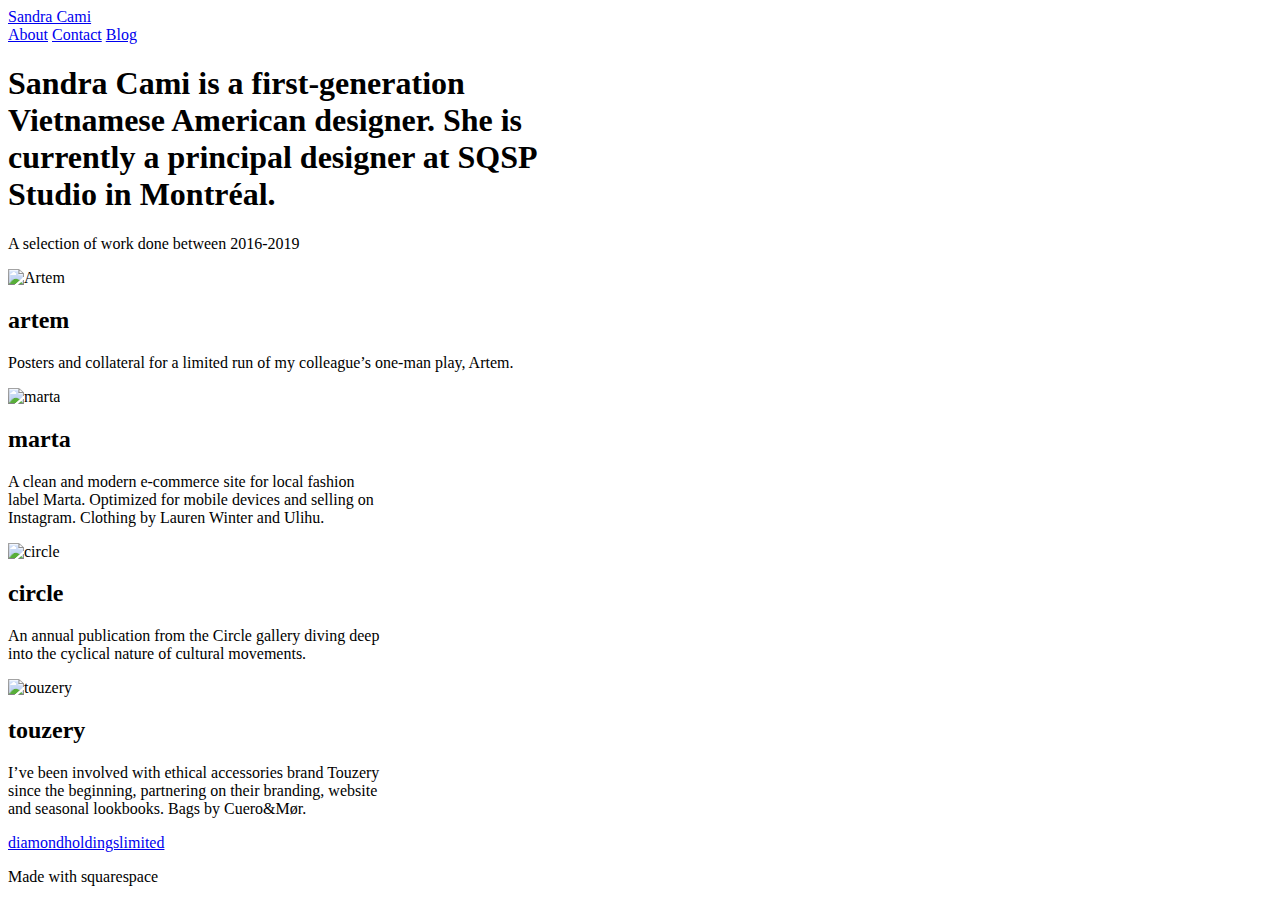
==== index.html @ 3f8eb73e "create landing page" ====
<!DOCTYPE html>
<html lang="en">
<head>
    <meta charset="UTF-8">
    <meta http-equiv="X-UA-Compatible" content="IE=edge">
    <meta name="viewport" content="width=device-width, initial-scale=1.0">
    <!--Poppins Google Font-->
    <link rel="preconnect" href="https://fonts.googleapis.com">
    <link rel="preconnect" href="https://fonts.gstatic.com" crossorigin>
    <link href="https://fonts.googleapis.com/css2?family=Poppins:wght@400;500&display=swap" rel="stylesheet">
    <!-----Font Awesome Icons Library-->
    <link rel="stylesheet" href="https://cdnjs.cloudflare.com/ajax/libs/font-awesome/6.2.1/css/all.min.css" 
     integrity="sha512-MV7K8+y+gLIBoVD59lQIYicR65iaqukzvf/nwasF0nqhPay5w/9lJmVM2hMDcnK1OnMGCdVK+iQrJ7lzPJQd1w==" 
     crossorigin="anonymous" referrerpolicy="no-referrer" />
     <!---- Custom CSS ------------>
     <link rel="stylesheet" href="style.css"/>
    <title>Sandra Cami</title>
</head>
<body>
    <!----------- Header ----------->
    <header>
        <nav>
            <!---- Logo ----->
            <a href="index.html">Sandra Cami</a>
            <!----- Menu --------->
            <div>
                <a href="about.html">About</a>
                <a href="about.html">Contact</a>
                <a href="about.html">Blog</a>
                <a href="https://instagram.com/officialjayboyyz" target="_blank"><i class="fa-brands fa-instagram"></i></a>
                <a href="https://twitter.com/officialjayboyy" target="_blank"><i class="fa-brands fa-twitter"></i></a>
            </div>
        </nav>
    </header>
    <!---------- Main Content------->
    <main>
        <!-------- Hero Section ------>
        <section>
            <!------- H1 Text ---------->
            <h1>Sandra Cami is a first-generation <br>
                Vietnamese American designer. She is <br>
                currently a principal designer at SQSP <br>
                 Studio in Montréal.</h1>
                 <!------ Paragraph Text ------->
                 <p>A selection of work done between 2016-2019</p>
        </section>
        <!------ Portfolio Section ------------>
        <section id="portfolio">
            <div class="portfolio_items">
                <div class="portfolio_img">
                    <img src="./assets/portfolio/artem.jpeg" alt="Artem">
                </div>
                <div class="portfolio_content">
                        <h2 class="portfolio_title">artem</h2>
                        <p class="portfolio_description">Posters and collateral for
                             a limited run of my colleague’s one-man play, Artem. </p>
                </div>
                </div>
            </div>

            <div class="portfolio_items">
                <div class="portfolio_img">
                    <img src="./assets/portfolio/marta.jpg" alt="marta">
                </div>
                <div class="portfolio_content">
                        <h2 class="portfolio_title">marta</h2>
                        <p class="portfolio_description">A clean and modern e-commerce site for 
                            local fashion <br>
                            label Marta. Optimized for mobile devices and selling on <br>
                            Instagram. Clothing by Lauren Winter and Ulihu. </p>
                </div>
                </div>
            </div>

            <div class="portfolio_items">
                <div class="portfolio_img">
                    <img src="./assets/portfolio/circle.jpg" alt="circle">
                </div>
                <div class="portfolio_content">
                        <h2 class="portfolio_title">circle</h2>
                        <p class="portfolio_description">An annual publication from the Circle gallery diving deep <br>
                            into the cyclical nature of cultural movements. </p>
                </div>
                </div>
            </div>

            <div class="portfolio_items">
                <div class="portfolio_img">
                    <img src="./assets/portfolio/touzery.jpg" alt="touzery">
                </div>
                <div class="portfolio_content">
                        <h2 class="portfolio_title">touzery</h2>
                        <p class="portfolio_description">I’ve been involved with ethical accessories brand Touzery <br>
                            since the beginning, partnering on their branding, website <br>
                            and seasonal lookbooks. Bags by Cuero&Mør. </p>
                </div>
                </div>
            </div>
        </section>
        <section>
            <div>
                
            </div>
        </section>
    </main>
    <!----------- Footer ----------->
    <footer id="footer">
        <a href="mailto:diamondholdingslimited@gmail.com">diamondholdingslimited</a>
        <p>Made with <a href="https://squarespace.com"></a>squarespace</p>
    </footer>
</body>
</html>
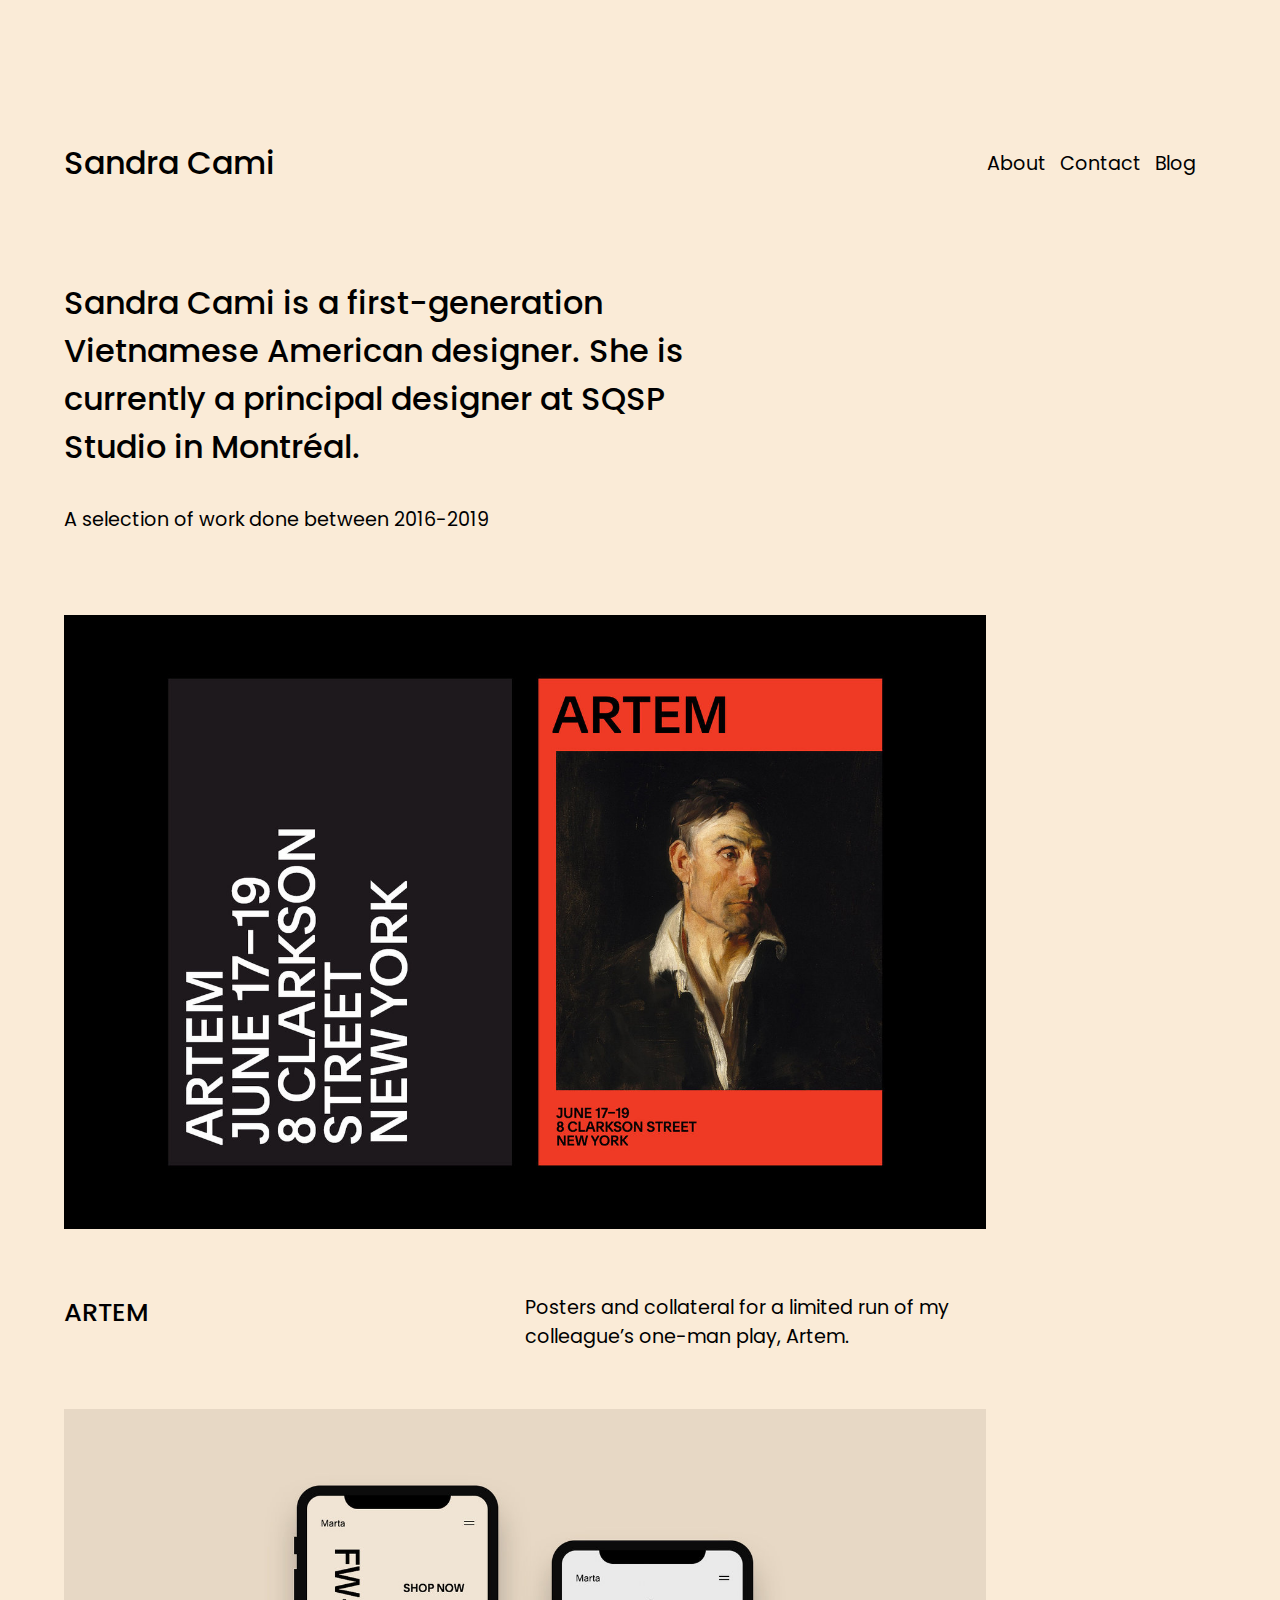
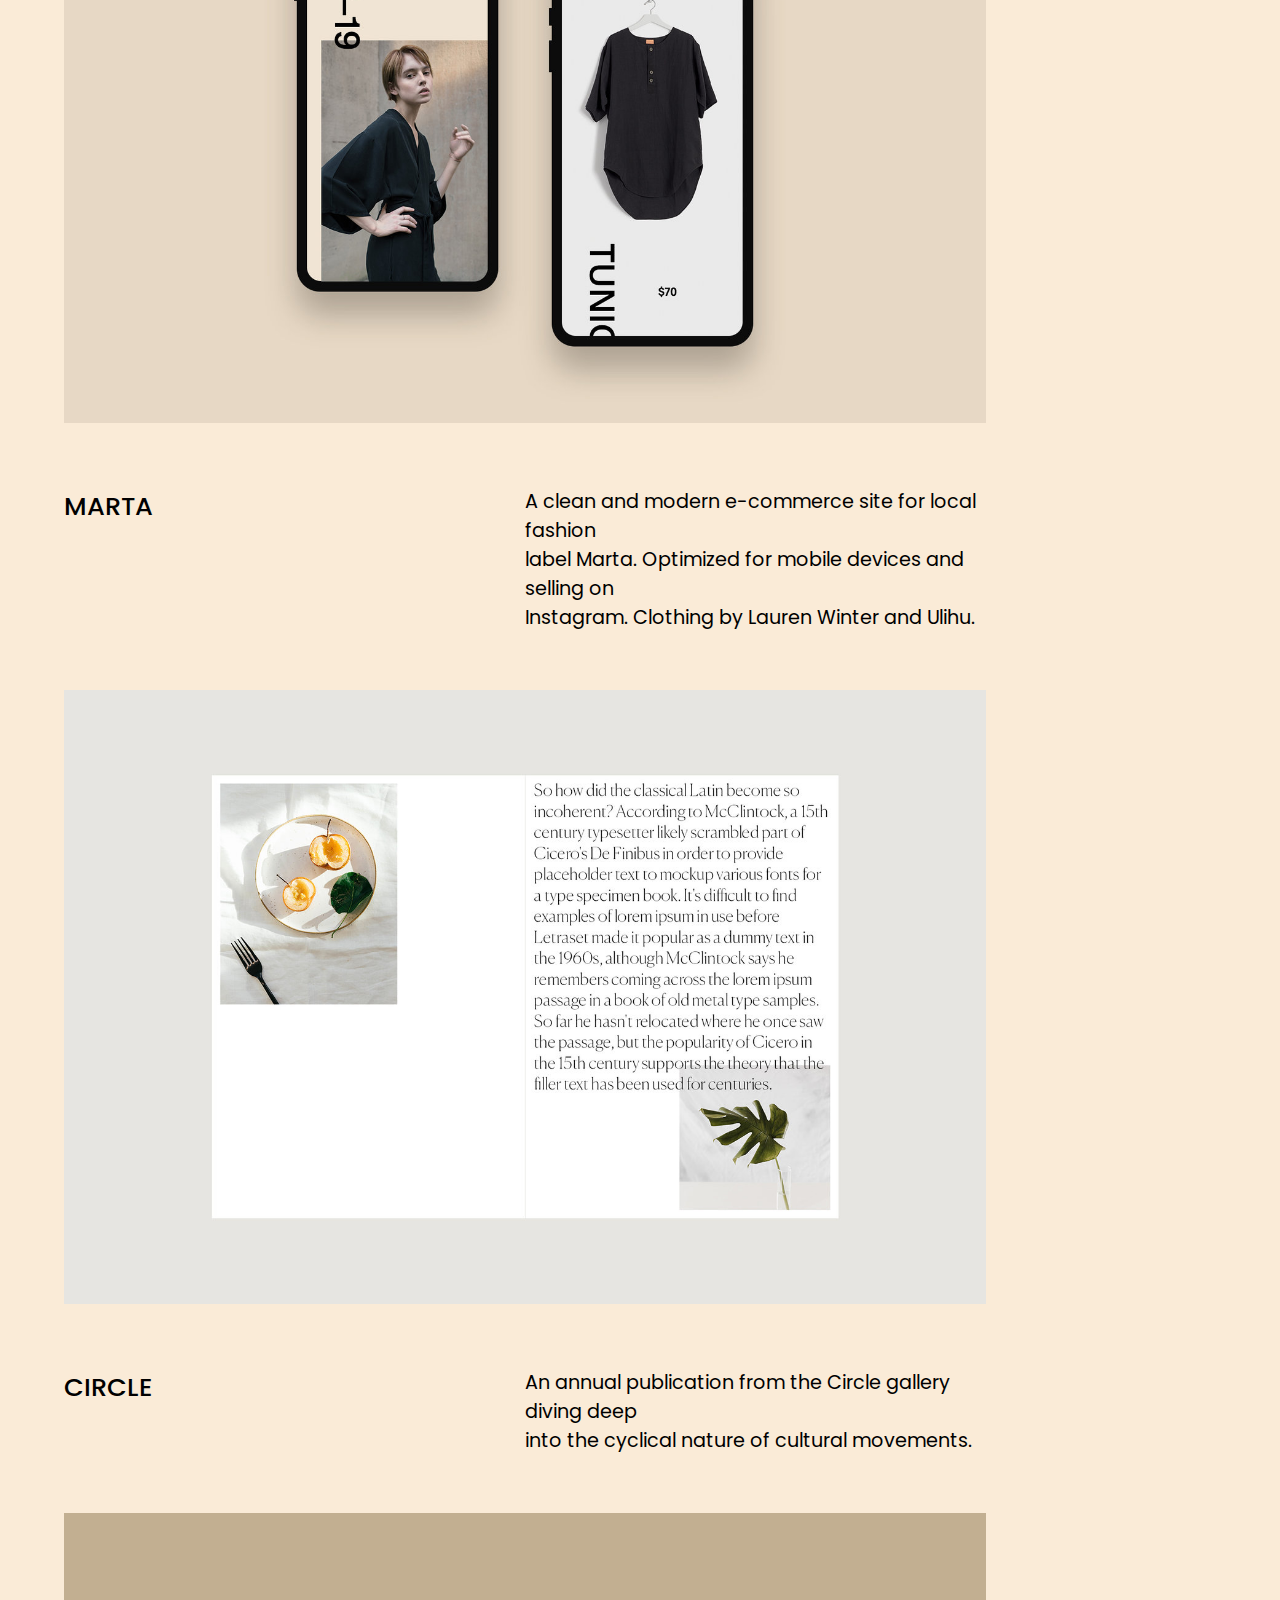
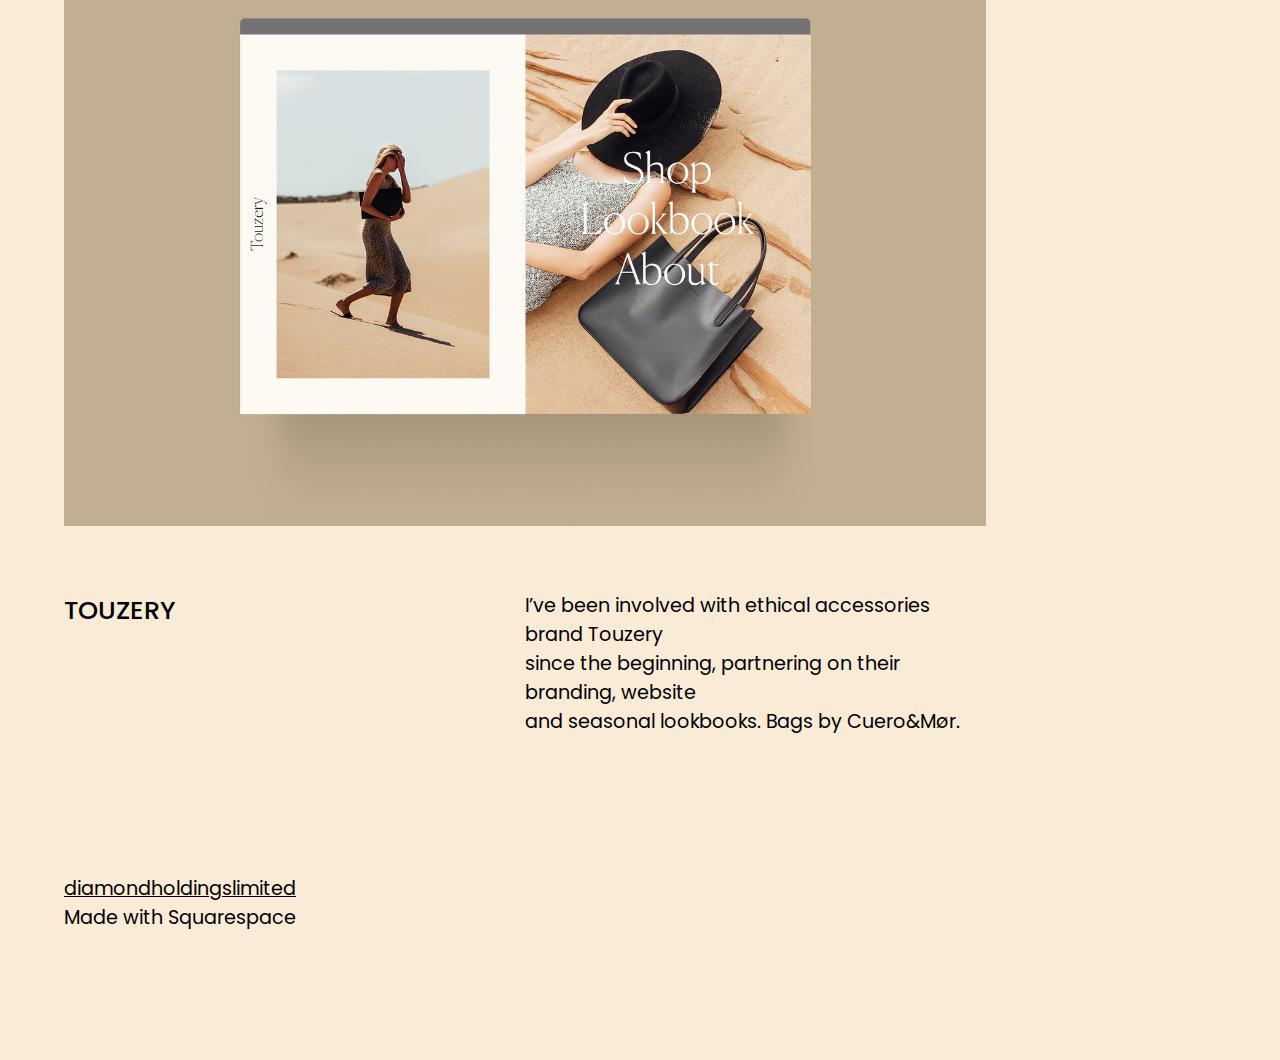
==== commit c7517391: "update CSS,about page" ====
--- a/index.html
+++ b/index.html
@@ -19,30 +19,34 @@
 <body>
     <!----------- Header ----------->
     <header>
-        <nav>
+        <nav class="navbar">
             <!---- Logo ----->
-            <a href="index.html">Sandra Cami</a>
+            <a href="index.html" class="logo">Sandra Cami</a>
             <!----- Menu --------->
-            <div>
-                <a href="about.html">About</a>
-                <a href="about.html">Contact</a>
-                <a href="about.html">Blog</a>
-                <a href="https://instagram.com/officialjayboyyz" target="_blank"><i class="fa-brands fa-instagram"></i></a>
-                <a href="https://twitter.com/officialjayboyy" target="_blank"><i class="fa-brands fa-twitter"></i></a>
+            <div class="menu">
+                <a href="about.html" class="nav_item" id="about">About</a>
+                <a href="about.html" class="nav_item">Contact</a>
+                <a href="about.html" class="nav_item">Blog</a>
+                <a href="https://instagram.com/officialjayboyyz" target="_blank" class="nav_item"><i class="fa-brands fa-instagram"></i></a>
+                <a href="https://twitter.com/officialjayboyy" target="_blank" class="nav_item"><i class="fa-brands fa-twitter"></i></a>
+            </div>
+            <div class="mobile_menu">
+                <span class="bar"></span>
+                <span class="bar"></span>
             </div>
         </nav>
     </header>
     <!---------- Main Content------->
     <main>
         <!-------- Hero Section ------>
-        <section>
+        <section id="hero">
             <!------- H1 Text ---------->
-            <h1>Sandra Cami is a first-generation <br>
+            <h1 class="hero_text">Sandra Cami is a first-generation <br>
                 Vietnamese American designer. She is <br>
                 currently a principal designer at SQSP <br>
                  Studio in Montréal.</h1>
                  <!------ Paragraph Text ------->
-                 <p>A selection of work done between 2016-2019</p>
+                 <p class="hero_p">A selection of work done between 2016-2019</p>
         </section>
         <!------ Portfolio Section ------------>
         <section id="portfolio">
@@ -106,7 +110,7 @@
     <!----------- Footer ----------->
     <footer id="footer">
         <a href="mailto:diamondholdingslimited@gmail.com">diamondholdingslimited</a>
-        <p>Made with <a href="https://squarespace.com"></a>squarespace</p>
+        <p>Made with <a href="https://squarespace.com"></a>Squarespace</p>
     </footer>
 </body>
 </html>--- a/style.css
+++ b/style.css
@@ -0,0 +1,115 @@
+*{
+    margin: 0;
+    padding: 0;
+    text-decoration: none;
+    box-sizing: border-box;
+}
+body{
+    overflow-x: hidden;
+    font-family: 'Poppins',sans-serif;
+    margin: 10% 5%;
+    background-color: antiquewhite;
+
+}
+section{
+    margin: 7% 0;
+}
+p,a{
+    font-size: 1.5vw;
+}
+img{
+    width: 100%;
+}
+.navbar{
+    width: 100%;
+    display: flex;
+    height: 70px;
+    flex-direction: row;
+    justify-content: space-between;
+    align-items: center;
+}
+.logo{
+    text-transform: capitalize;
+    font-size: 2.5vw;
+    color: black;
+    font-weight: 500;
+}
+.nav_item{
+    margin-left: 10px;
+    color: black;
+    text-transform: capitalize;
+    font-weight: 400;
+}
+/* *-------------- Mobile Menu  -------------- */
+.mobile_menu{
+    height: 100%;
+    display: none;
+    flex-direction: column;
+    justify-content: center;
+
+}
+.bar{
+    width: 25px;
+    height: 1px;
+    border: 1px solid black;
+    margin: 5px 0;
+}
+.hero_text{
+    padding-bottom: 3%;
+    font-size: 2.5vw;
+    font-weight: 500;
+}
+.portfolio_img{
+    width: 80%;
+}
+.portfolio_content{
+    width: 80%;
+    display: flex;
+    align-items: flex-start;
+    padding: 5% 0;
+}
+.portfolio_title{
+    width: 50%;
+    text-transform: uppercase;
+    font-size: 2vw;
+    font-weight: 500;
+
+}
+.portfolio_description{
+    width: 50%;
+    font-weight: 400;
+    font-size: 1.5vw;
+}
+footer a{
+    text-decoration: underline;
+    color: black;
+}
+
+
+/* -------------- Media Query --------- */
+@media screen and (max-width:767px) {
+.portfolio_img, .portfolio_content{
+    width: 100%;
+}
+.logo{
+    font-size: 5vw;
+}
+.hero_text{
+    font-size: 4vw;
+}
+p,a{
+    font-size: 2.5vw;
+}
+.mobile_menu{
+    display: flex;
+}
+.menu{
+    display: none;
+}
+.portfolio_title{
+    font-size: 4vw;
+}
+.portfolio_description{
+    font-size: 2vw;
+}
+}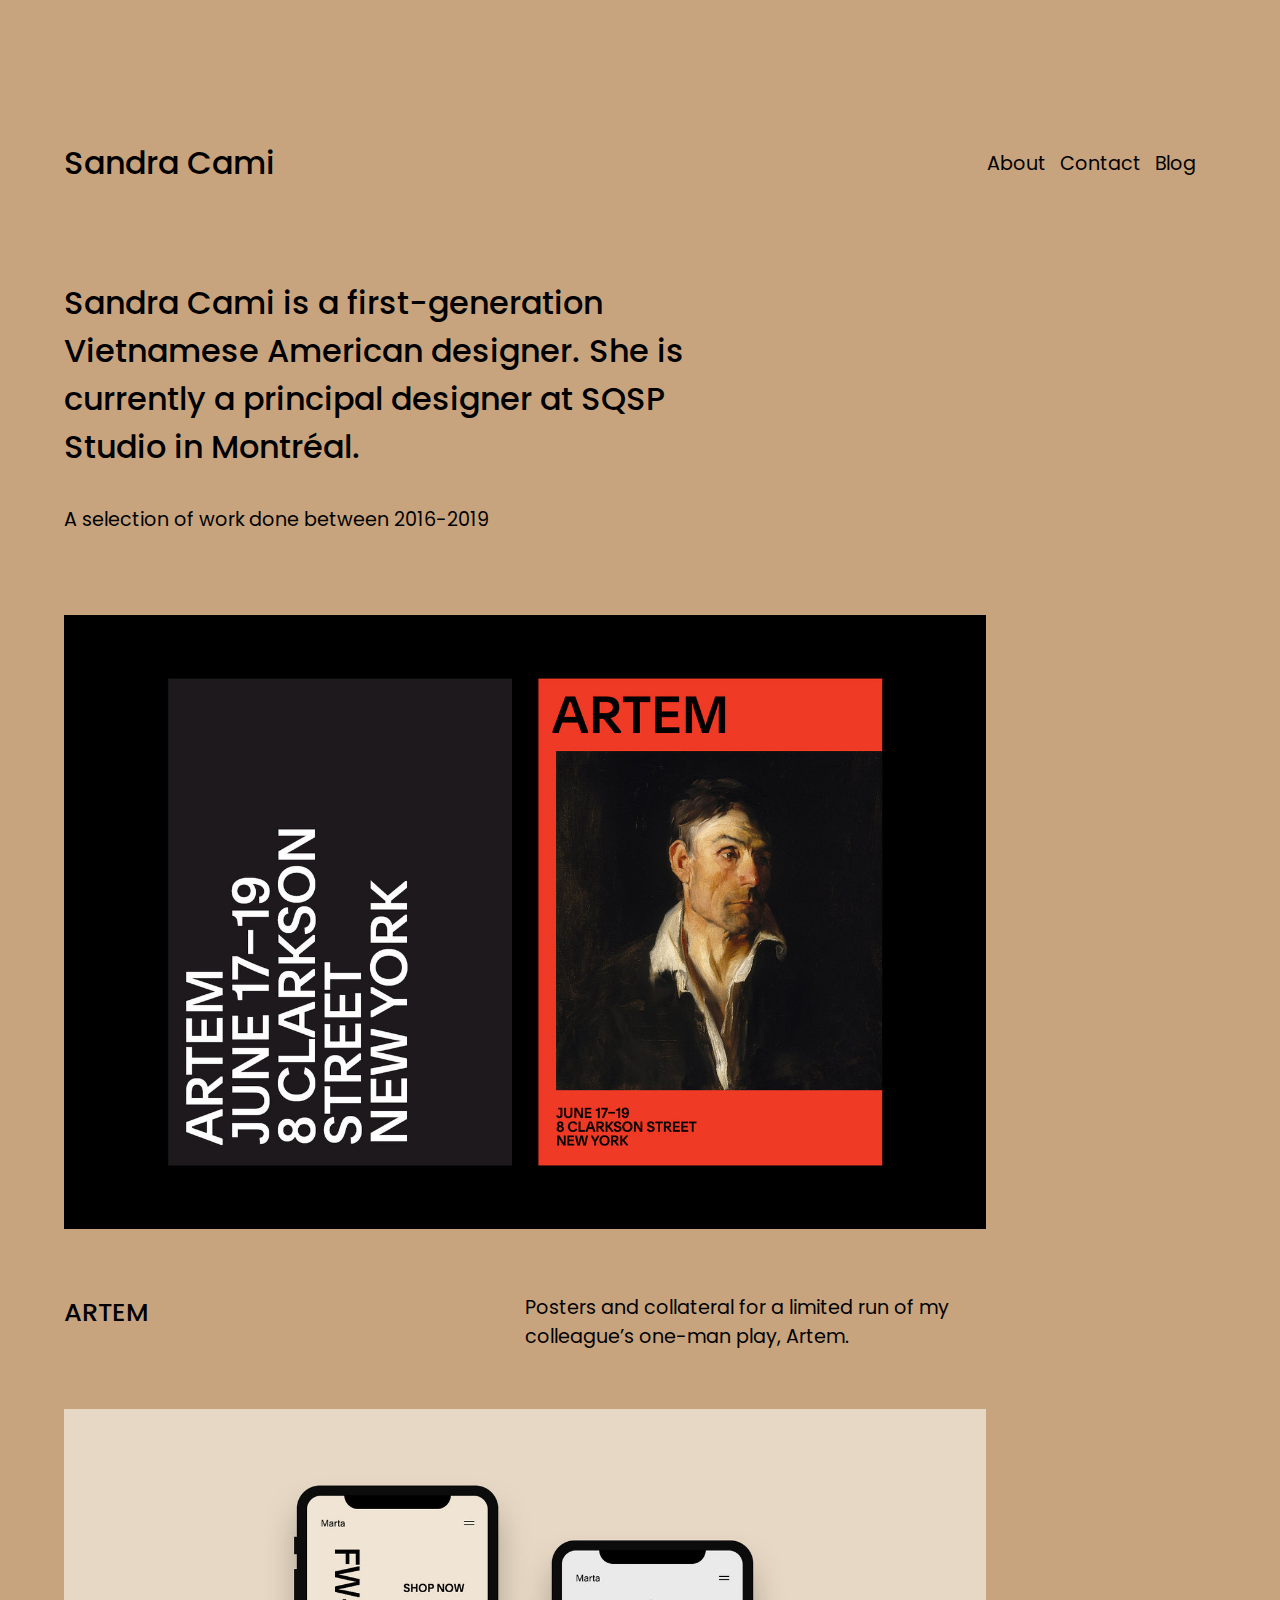
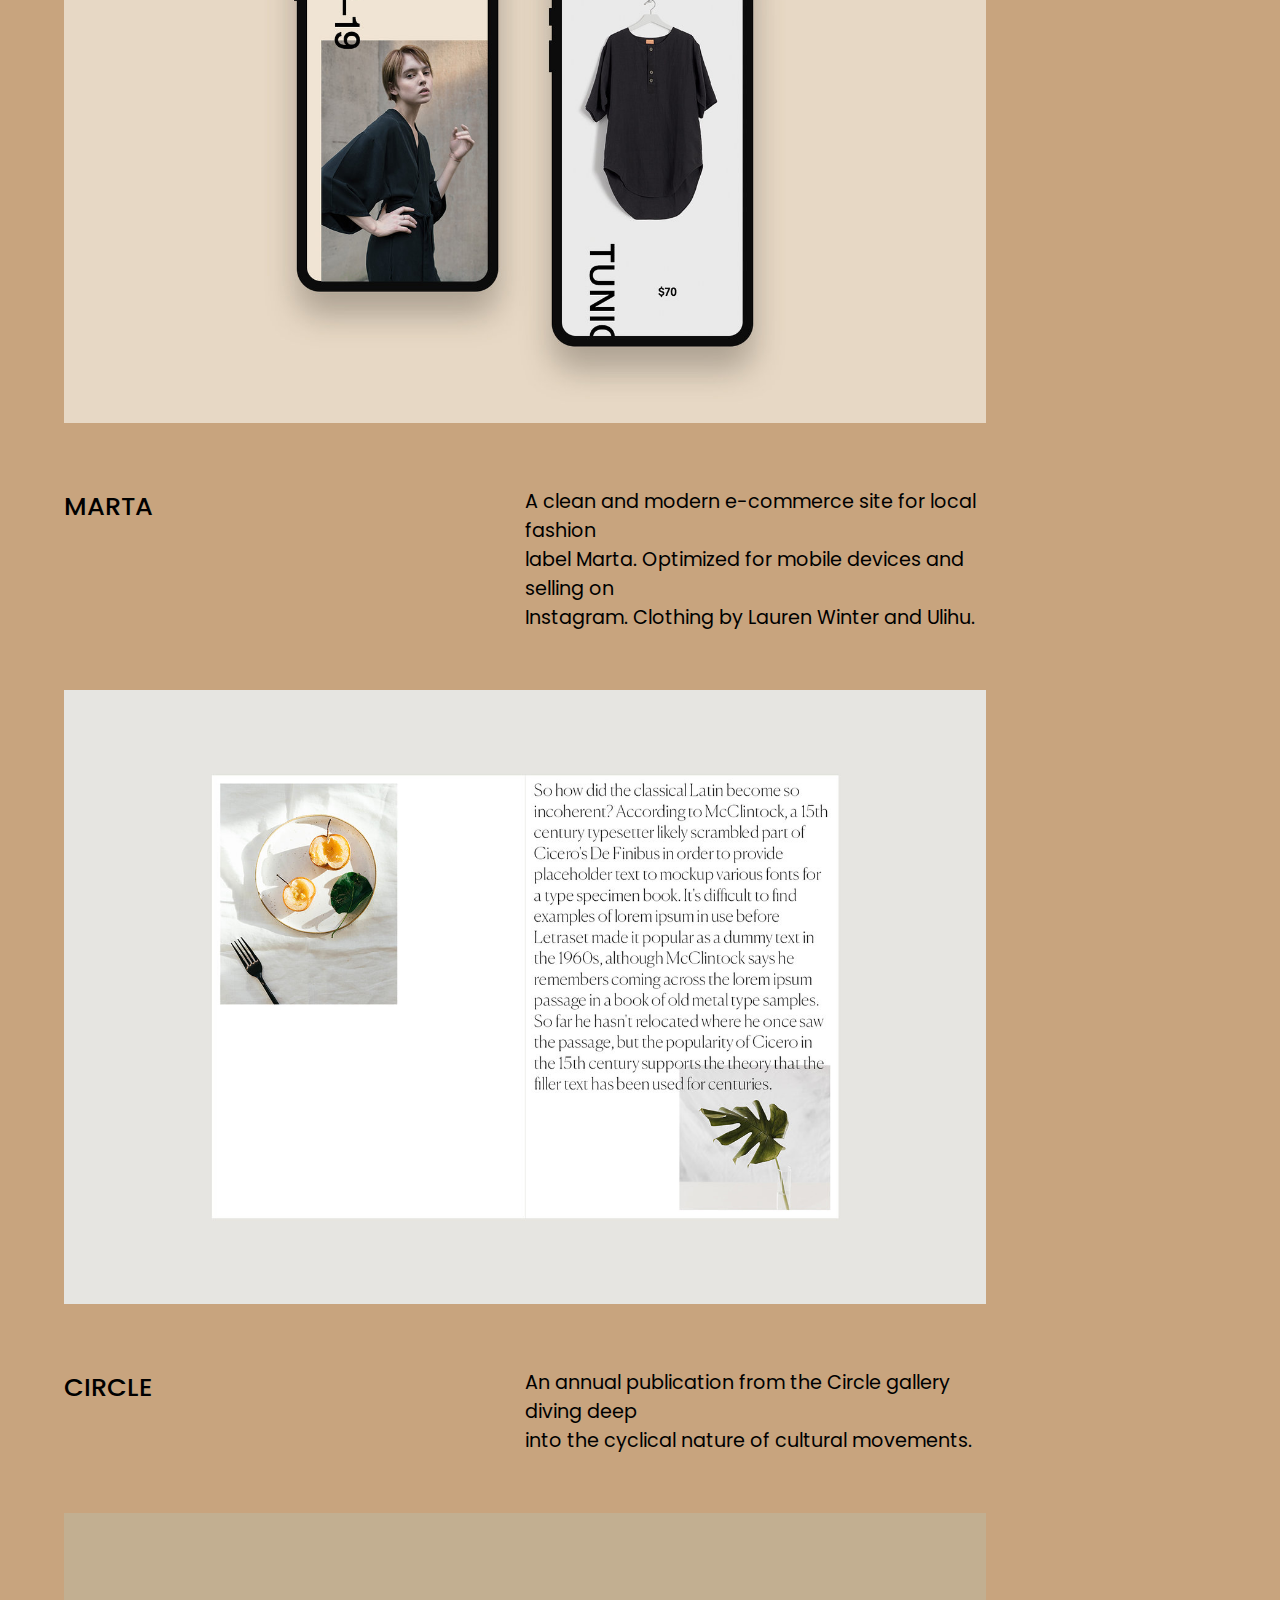
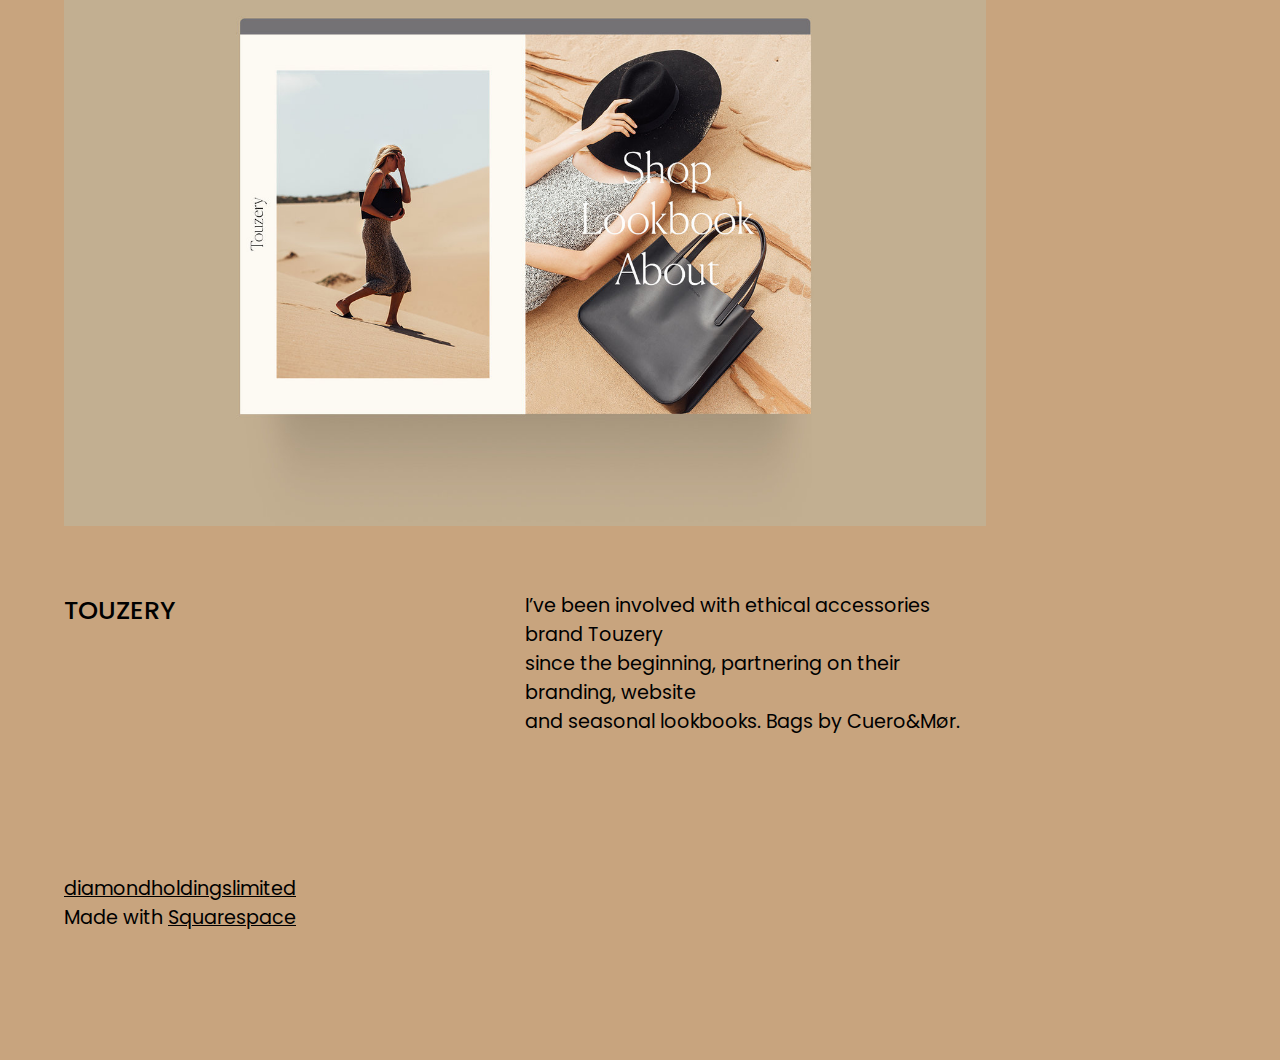
==== commit fc0ee3c4: "Create landing page styles and about page" ====
--- a/index.html
+++ b/index.html
@@ -26,7 +26,7 @@
             <div class="menu">
                 <a href="about.html" class="nav_item" id="about">About</a>
                 <a href="about.html" class="nav_item">Contact</a>
-                <a href="about.html" class="nav_item">Blog</a>
+                <a href="blog.html" class="nav_item">Blog</a>
                 <a href="https://instagram.com/officialjayboyyz" target="_blank" class="nav_item"><i class="fa-brands fa-instagram"></i></a>
                 <a href="https://twitter.com/officialjayboyy" target="_blank" class="nav_item"><i class="fa-brands fa-twitter"></i></a>
             </div>
@@ -110,7 +110,7 @@
     <!----------- Footer ----------->
     <footer id="footer">
         <a href="mailto:diamondholdingslimited@gmail.com">diamondholdingslimited</a>
-        <p>Made with <a href="https://squarespace.com"></a>Squarespace</p>
+        <p>Made with <a href="https://squarespace.com">Squarespace</a></p>
     </footer>
 </body>
 </html>--- a/style.css
+++ b/style.css
@@ -8,7 +8,7 @@
     overflow-x: hidden;
     font-family: 'Poppins',sans-serif;
     margin: 10% 5%;
-    background-color: antiquewhite;
+    background-color: #C8A47E;
 
 }
 section{
@@ -112,4 +112,43 @@
 .portfolio_description{
     font-size: 2vw;
 }
+/* -------- About Queries -------- */
+.abt-content{
+    width: 100%;
+    flex-direction: column;
+}
+.abt-h1{
+    font-size: 5vw;
+}
+}
+
+/* -------- About Page --------- */
+
+.abt-h1{
+    padding-bottom: 3%;
+    font-size: 3.5vw;
+    font-weight: 500;
+    letter-spacing:0ch;
+}
+.abt-content{
+    width: 80%;
+    display: flex;
+    align-items: flex-start;
+    padding: 0.5% 0;
+    
+}
+.abt-client{
+    width: 30%;
+    font-size: 1.1vw;
+    font-weight: 400;
+}
+.abt-award{
+    font-size: 1.1vw;
+    font-weight: 400;
+}
+.abt-content p{
+    font-weight: 500;
+}
+#client-space{
+    margin: 3% 0 1.2%;
 }